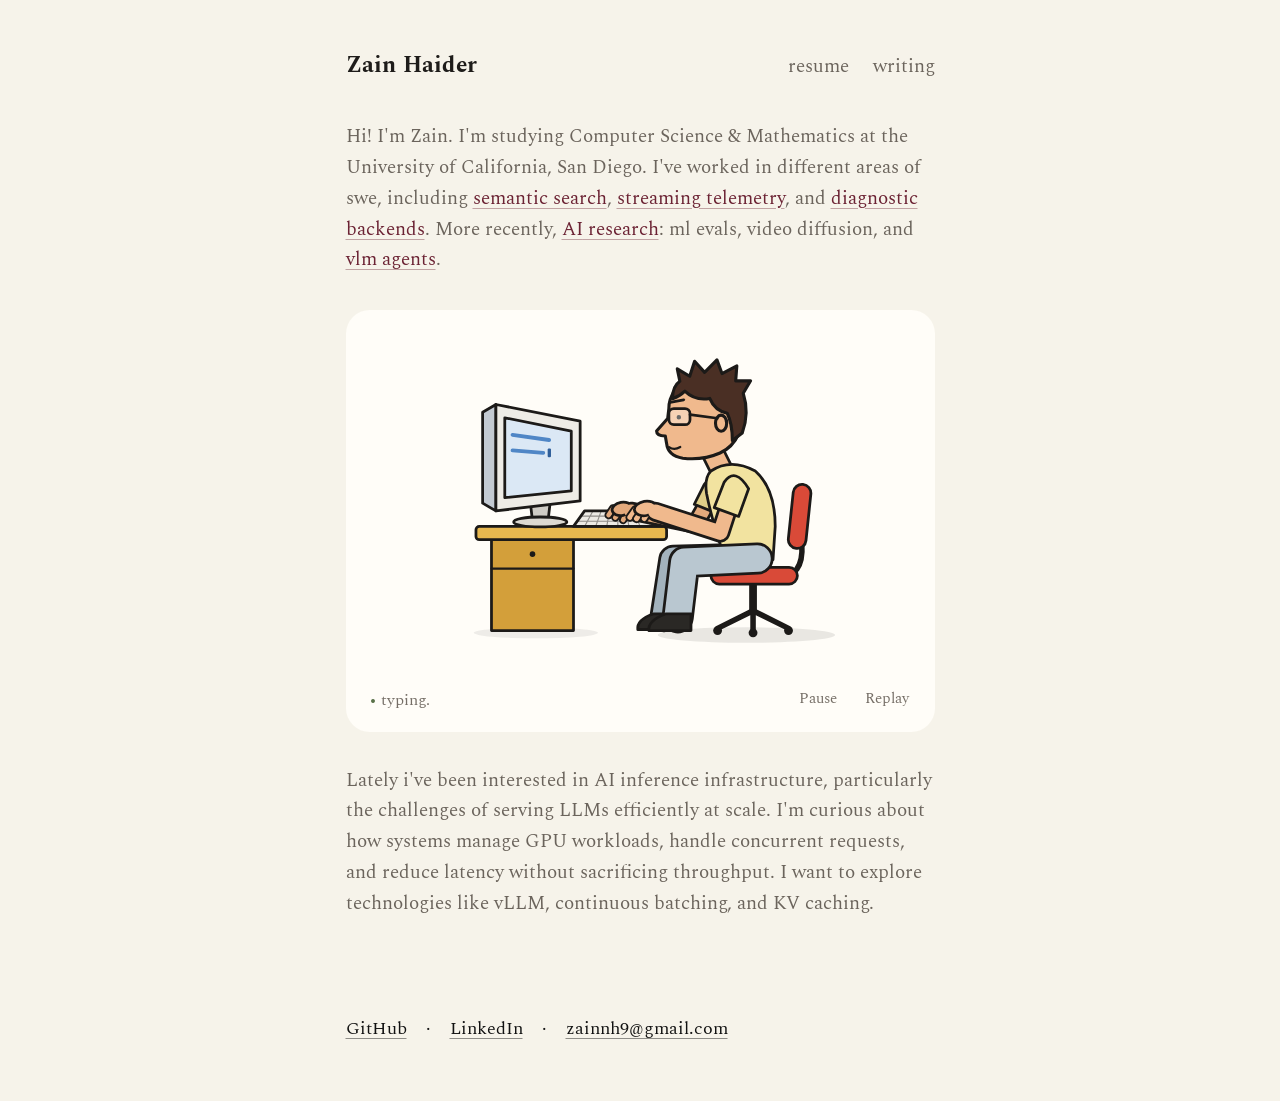
==== index.html @ da64b6ac "Add the personal portfolio site. A static homepage, resume, and writing page so the work and contact" ====
<!DOCTYPE html>
<html lang="en">
  <head>
    <meta charset="utf-8" />
    <meta name="viewport" content="width=device-width, initial-scale=1" />
    <title>Zain Haider</title>
    <meta
      name="description"
      content="Zain Haider. Computer Science and Mathematics at UC San Diego. SWE, ML research, and AI agents."
    />
    <link rel="stylesheet" href="styles.css" />
  </head>
  <body>
    <header class="site-header">
      <a class="name" href="index.html">Zain Haider</a>
      <nav aria-label="Primary">
        <a href="resume.html">resume</a>
        <a href="writing.html">writing</a>
      </nav>
    </header>

    <main>
      <p class="intro">
        <span class="caps">Hi! I'm Zain.</span> <span class="caps">I'm</span> studying
        <span class="caps">Computer Science</span> &amp;
        <span class="caps">Mathematics</span> at the
        <span class="caps">University of California, San Diego</span>. <span class="caps">I've</span> worked in
        different areas of swe, including
        <a href="resume.html#agile-testware">semantic search</a>,
        <a href="resume.html#palantir">streaming telemetry</a>, and
        <a href="resume.html#dod">diagnostic backends</a>.
        <span class="caps">More</span> recently,
        <a href="resume.html#hao-ai-lab"><span class="caps">AI</span> research</a>:
        ml evals, video diffusion, and
        <a href="resume.html#cohere-labs">vlm agents</a>.
      </p>

      <section class="agent-card" aria-labelledby="agent-card-caption">
        <svg
          id="agent-scene"
          viewBox="0 0 480 300"
          role="img"
          aria-labelledby="agent-scene-title agent-scene-desc"
        >
          <title id="agent-scene-title">Typing at the computer</title>
          <desc id="agent-scene-desc">
            A person in glasses sits in a red desk chair, seen from the side, typing on a
            keyboard in front of a monitor.
          </desc>

          <defs>
            <style>
              #agent-scene .ink {
                stroke: #1c1a18;
                stroke-width: 2.5;
                stroke-linejoin: round;
                stroke-linecap: round;
              }
              #agent-scene .limb {
                fill: none;
                stroke-linecap: round;
                stroke-linejoin: round;
              }
              #agent-scene .limb-ink {
                stroke: #1c1a18;
              }
            </style>
            <path id="arm-far-path" d="M 308 136 L 290 168 L 232 155" />
            <path id="arm-near-path" d="M 326 134 L 312 176 L 252 158" />
            <path id="leg-far-path" d="M 344 198 L 270 200 L 262 252" />
            <path id="leg-near-path" d="M 346 199 L 280 202 L 274 252" />
          </defs>

          <!-- 1. floor shadow -->
          <ellipse cx="336" cy="268" rx="80" ry="7" fill="#2a2825" opacity="0.1" />
          <ellipse cx="146" cy="266" rx="56" ry="5" fill="#2a2825" opacity="0.08" />

          <!-- 2. chair -->
          <g id="chair">
            <path
              class="limb limb-ink"
              stroke-width="5"
              d="M 342 246 L 310 262 M 342 246 L 374 262 M 342 246 L 342 264"
            />
            <circle cx="310" cy="264" r="4" fill="#1c1a18" />
            <circle cx="374" cy="264" r="4" fill="#1c1a18" />
            <circle cx="342" cy="266" r="4" fill="#1c1a18" />
            <path class="limb limb-ink" stroke-width="7" d="M 342 220 L 342 246" />
            <path class="limb limb-ink" stroke-width="5" d="M 364 216 Q 388 216 386 186" />
            <rect
              class="ink"
              x="376"
              y="132"
              width="16"
              height="58"
              rx="8"
              fill="#d94a38"
              transform="rotate(6 384 161)"
            />
            <rect class="ink" x="304" y="207" width="78" height="15" rx="7.5" fill="#d94a38" />
          </g>

          <!-- 3. far leg -->
          <use href="#leg-far-path" class="limb limb-ink" stroke-width="27" />
          <use href="#leg-far-path" class="limb" stroke="#a3b3bd" stroke-width="22" />
          <path
            class="ink"
            fill="#2a2825"
            d="M 252 249 L 273 249 L 273 263 L 238 263 Q 237 254 252 249 Z"
          />

          <!-- 4. desk -->
          <g id="desk">
            <rect class="ink" x="106" y="180" width="74" height="84" fill="#d39f3a" />
            <path class="limb limb-ink" stroke-width="2" d="M 106 208 L 180 208" />
            <circle cx="143" cy="195" r="2.5" fill="#1c1a18" />
            <rect class="ink" x="92" y="170" width="172" height="12" rx="3" fill="#e8b84f" />
          </g>

          <!-- 5. monitor -->
          <g id="monitor">
            <path class="ink" fill="#cfccc5" d="M 141 148 L 159 148 L 157 165 L 143 165 Z" />
            <ellipse class="ink" cx="150" cy="166" rx="24" ry="4.5" fill="#dcd9d2" />
            <path class="ink" fill="#c3cad2" d="M 98 67 L 110 60 L 110 156 L 98 149 Z" />
            <path class="ink" fill="#eeece6" d="M 110 60 L 186 75 L 186 147 L 110 156 Z" />
            <path
              class="ink"
              stroke-width="2"
              fill="#dbe8f5"
              d="M 118 72 L 178 84 L 178 138 L 118 144 Z"
            />
            <g
              id="code"
              stroke="#4f86c6"
              stroke-width="3.5"
              stroke-linecap="round"
              fill="none"
            >
              <line id="code-1" x1="125" y1="87.4" x2="158" y2="92" />
              <line id="code-2" x1="125" y1="101.4" x2="170" y2="105" />
              <line id="code-3" x1="133" y1="115.5" x2="163" y2="116.1" />
              <line id="code-4" x1="133" y1="129" x2="152" y2="128.2" />
            </g>
            <rect id="ide-cursor" x="156" y="124" width="3" height="8" rx="1" fill="#2f5f9a" />
          </g>

          <!-- 6. keyboard -->
          <g id="keyboard">
            <path class="ink" fill="#eceae4" d="M 190 156 L 250 156 L 260 170 L 180 170 Z" />
            <path
              fill="none"
              stroke="#1c1a18"
              stroke-width="1"
              stroke-linecap="round"
              opacity="0.45"
              d="M 186.6 160.7 L 253.4 160.7 M 183.4 165.3 L 256.6 165.3 M 197.5 156 L 190 170 M 205 156 L 200 170 M 212.5 156 L 210 170 M 220 156 L 220 170 M 227.5 156 L 230 170 M 235 156 L 240 170 M 242.5 156 L 250 170"
            />
          </g>

          <!-- 7. far arm -->
          <g id="arm-far">
            <use href="#arm-far-path" class="limb limb-ink" stroke-width="17" />
            <g id="hand-far">
              <g id="ff-1">
                <line class="limb limb-ink" stroke-width="7.6" x1="216" y1="154" x2="212" y2="160" />
                <line class="limb" stroke="#e3a97c" stroke-width="4.2" x1="216" y1="154" x2="212" y2="160" />
              </g>
              <g id="ff-2">
                <line class="limb limb-ink" stroke-width="7.6" x1="222" y1="156" x2="218" y2="162" />
                <line class="limb" stroke="#e3a97c" stroke-width="4.2" x1="222" y1="156" x2="218" y2="162" />
              </g>
              <g id="ff-3">
                <line class="limb limb-ink" stroke-width="7.6" x1="228" y1="157" x2="225" y2="163" />
                <line class="limb" stroke="#e3a97c" stroke-width="4.2" x1="228" y1="157" x2="225" y2="163" />
              </g>
              <ellipse
                class="ink"
                cx="224"
                cy="153"
                rx="9"
                ry="6"
                fill="#e3a97c"
                transform="rotate(-10 224 153)"
              />
            </g>
            <use href="#arm-far-path" class="limb" stroke="#e3a97c" stroke-width="12" />
            <path
              class="ink"
              fill="#e0cf88"
              d="M 298 132 Q 308 120 319 138 L 309 158 L 289 150 Z"
            />
          </g>

          <!-- 8. neck + torso -->
          <path class="limb limb-ink" stroke-width="22" d="M 304 100 L 314 120" />
          <path class="limb" stroke="#f0b98d" stroke-width="17" d="M 304 100 L 314 120" />
          <path
            class="ink"
            fill="#f2e3a0"
            d="M 304 120 Q 322 108 344 120 Q 362 136 362 170 L 360 200 L 318 202 Q 306 170 300 140 Q 298 126 304 120 Z"
          />

          <!-- 9. near leg -->
          <use href="#leg-near-path" class="limb limb-ink" stroke-width="29" />
          <use href="#leg-near-path" class="limb" stroke="#b9c7d0" stroke-width="24" />
          <path
            class="ink"
            fill="#2a2825"
            d="M 263 249 L 286 249 L 286 264 L 248 264 Q 247 255 263 249 Z"
          />

          <!-- 10. head -->
          <g id="head">
            <g transform="translate(310 106) scale(1.12) translate(-310 -106)">
            <path
              class="ink"
              fill="#f0b98d"
              d="M 312 104 C 326 98 332 82 330 68 C 327 48 306 40 290 44 C 278 47 271 58 271 68 L 270 76 L 261 86 Q 261 90 268 90 L 269 96 Q 270 106 282 108 Q 298 110 312 104 Z"
            />
            <path
              class="ink"
              fill="#4a2f24"
              d="M 274 60 Q 274 50 280 46 L 278 36 L 288 42 L 292 30 L 300 39 L 310 29 L 314 40 L 326 34 L 325 46 L 337 46 L 331 56 Q 336 72 330 88 L 322 94 Q 322 80 318 72 Q 308 70 304 60 Q 292 62 284 54 Q 280 58 274 60 Z"
            />
            <ellipse class="ink" stroke-width="2" cx="313" cy="80" rx="4.5" ry="6.5" fill="#f0b98d" />
            <path class="limb limb-ink" stroke-width="2.2" d="M 272 63 L 283 61" />
            <ellipse id="eye" cx="279" cy="75" rx="1.8" ry="1.8" fill="#1c1a18" />
            <rect
              x="271"
              y="68"
              width="17"
              height="13"
              rx="4"
              fill="#ffffff"
              fill-opacity="0.35"
              stroke="#1c1a18"
              stroke-width="2.2"
            />
            <path class="limb limb-ink" stroke-width="2.2" d="M 288 73 L 310 76" />
            <path class="limb limb-ink" stroke-width="1.8" d="M 271 99 Q 275 102 280 99" />
            </g>
          </g>

          <!-- 11. near arm -->
          <g id="arm-near">
            <use href="#arm-near-path" class="limb limb-ink" stroke-width="18" />
            <g id="hand-near">
              <g id="nf-1">
                <line class="limb limb-ink" stroke-width="8" x1="234" y1="156" x2="229" y2="163" />
                <line class="limb" stroke="#f0b98d" stroke-width="4.5" x1="234" y1="156" x2="229" y2="163" />
              </g>
              <g id="nf-2">
                <line class="limb limb-ink" stroke-width="8" x1="240" y1="158" x2="235" y2="165" />
                <line class="limb" stroke="#f0b98d" stroke-width="4.5" x1="240" y1="158" x2="235" y2="165" />
              </g>
              <g id="nf-3">
                <line class="limb limb-ink" stroke-width="8" x1="246" y1="159" x2="242" y2="166" />
                <line class="limb" stroke="#f0b98d" stroke-width="4.5" x1="246" y1="159" x2="242" y2="166" />
              </g>
              <ellipse
                class="ink"
                cx="243"
                cy="155"
                rx="10"
                ry="6.5"
                fill="#f0b98d"
                transform="rotate(-10 243 155)"
              />
            </g>
            <use href="#arm-near-path" class="limb" stroke="#f0b98d" stroke-width="13" />
            <path
              class="ink"
              fill="#f2e3a0"
              d="M 316 130 Q 326 116 338 136 L 329 161 L 307 153 Z"
            />
          </g>

          <!-- 12. typing squiggles -->
          <g
            id="motion-lines"
            fill="none"
            stroke="#9ccf86"
            stroke-width="3"
            stroke-linecap="round"
          >
            <path id="motion-1" d="M 221 142 Q 232 136 243 141" opacity="0" />
            <path id="motion-2" d="M 217 134 Q 232 125 247 133" opacity="0" />
            <path id="motion-3" d="M 213 126 Q 232 114 251 125" opacity="0" />
          </g>
        </svg>

        <p class="agent-card__caption" id="agent-card-caption">
          typing.
        </p>
        <div class="agent-card__controls">
          <button type="button" id="pause-btn" aria-label="Pause animation">
            pause
          </button>
          <button type="button" id="replay-btn" aria-label="Replay animation">
            replay
          </button>
        </div>
      </section>

      <p class="outro">
        <span class="caps">Lately</span> i've been interested in <span class="caps">AI</span> inference
        infrastructure, particularly the challenges of serving
        <span class="caps">LLMs</span> efficiently at scale. <span class="caps">I'm</span> curious about how
        systems manage
        <span class="caps">GPU</span> workloads, handle concurrent requests, and
        reduce latency without sacrificing throughput. <span class="caps">I</span> want to explore
        technologies like <span class="caps">vLLM</span>, continuous batching, and
        <span class="caps">KV</span> caching.
      </p>
    </main>

    <footer class="site-footer">
      <a class="caps" href="https://github.com/zainnh" rel="noopener noreferrer">GitHub</a>
      <span aria-hidden="true">·</span>
      <a
        class="caps"
        href="https://www.linkedin.com/in/zain-haiderr/"
        rel="noopener noreferrer"
        >LinkedIn</a
      >
      <span aria-hidden="true">·</span>
      <a href="mailto:zainnh9@gmail.com">zainnh9@gmail.com</a>
    </footer>

    <script src="agent-animation.js" defer></script>
  </body>
</html>
---- styles.css ----
@import url("https://fonts.googleapis.com/css2?family=Spectral:ital,wght@0,400;0,500;0,600;0,700;1,400&display=swap");

:root {
  color-scheme: light;
  --bg: #f6f3ea;
  --text: #1e1c1a;
  --text-muted: #6b645c;
  --link: #6b2233;
  --link-underline: rgba(107, 34, 51, 0.38);
  --card-bg: #fffdf8;
  --card-grid: #e5dfd4;
  --card-ink: #1e1c1a;
  --card-muted: #756e66;
  --card-accent: #5a7249;
  --card-warn: #a84d3c;
  --max-width: 34rem;
  --card-radius: 1.25rem;
}

*,
*::before,
*::after {
  box-sizing: border-box;
}

html {
  font-size: 19px;
  -webkit-font-smoothing: antialiased;
}

body {
  margin: 0;
  min-height: 100vh;
  background: var(--bg);
  color: var(--text);
  font-family: Spectral, "Iowan Old Style", Charter, Georgia, serif;
  font-weight: 400;
  line-height: 1.62;
}

a {
  color: var(--link);
  text-decoration: underline;
  text-decoration-color: var(--link-underline);
  text-underline-offset: 0.2em;
}

a:hover {
  text-decoration-color: var(--link);
}

.caps {
  text-transform: none;
}

.site-header {
  max-width: var(--max-width);
  margin: 0 auto;
  padding: 2.5rem 1.5rem 0;
  display: flex;
  align-items: baseline;
  justify-content: space-between;
  gap: 1rem;
}

.site-header a.name {
  color: var(--text);
  text-decoration: none;
  font-weight: 700;
  font-size: 1.2rem;
  letter-spacing: 0.01em;
}

.site-header nav {
  display: flex;
  align-items: center;
  gap: 0.5rem;
}

.site-header nav a {
  margin-left: 0.75rem;
  color: var(--text-muted);
  text-decoration: none;
}

.site-header nav a:hover,
.site-header nav a[aria-current="page"] {
  color: var(--text);
}

.site-header nav a[aria-current="page"] {
  font-family: inherit;
  font-size: 1em;
  font-weight: 700;
  text-decoration: underline;
  text-decoration-color: currentColor;
  text-underline-offset: 0.2em;
}

main {
  max-width: var(--max-width);
  margin: 0 auto;
  padding: 2rem 1.5rem 2.5rem;
}

.intro {
  margin: 0 0 1.75rem;
  color: var(--text-muted);
  text-transform: lowercase;
}

.intro strong {
  font-weight: 500;
  color: var(--text);
}

.agent-card {
  position: relative;
  background: var(--card-bg);
  border-radius: var(--card-radius);
  padding: 1.5rem 1.5rem 3.25rem;
  margin: 0 0 1.75rem;
  overflow: hidden;
}

.agent-card svg {
  display: block;
  width: 100%;
  height: auto;
  color: var(--card-ink);
}

.agent-card__caption {
  position: absolute;
  left: 1.25rem;
  bottom: 1rem;
  margin: 0;
  font-size: 0.85rem;
  color: var(--card-muted);
  text-transform: lowercase;
}

.agent-card__caption::before {
  content: "• ";
  color: var(--card-accent);
}

.agent-card__controls {
  position: absolute;
  right: 1rem;
  bottom: 0.85rem;
  display: flex;
  gap: 0.75rem;
}

.agent-card__controls button {
  font: inherit;
  font-size: 0.8rem;
  color: var(--card-muted);
  background: none;
  border: none;
  cursor: pointer;
  padding: 0.25rem 0.35rem;
  text-transform: capitalize;
}

.agent-card__controls button:hover {
  color: var(--card-ink);
}

.outro {
  margin: 0 0 2.5rem;
  color: var(--text-muted);
  text-transform: lowercase;
}

.site-footer {
  max-width: var(--max-width);
  margin: 0 auto;
  padding: 0 1.5rem 3rem;
  display: flex;
  flex-wrap: wrap;
  gap: 0.5rem 1rem;
  font-size: 0.95rem;
  color: #111;
  text-transform: lowercase;
}

.site-footer a {
  color: #111;
  text-decoration-color: rgba(17, 17, 17, 0.45);
}

.site-footer a:hover {
  color: #111;
  text-decoration-color: #111;
}

/* Resume page */
.resume-page h1 {
  font-size: 0.95rem;
  font-weight: 700;
  margin: 0 0 0.35rem;
  color: #111;
}

.resume-page .subtitle {
  margin: 0 0 2.5rem;
  color: var(--text-muted);
  font-size: 0.95rem;
  text-transform: lowercase;
}

.role:last-child {
  margin-bottom: 0;
}

.role-header {
  display: flex;
  flex-wrap: wrap;
  align-items: baseline;
  justify-content: space-between;
  gap: 0.35rem 1rem;
  margin-bottom: 0.4rem;
}

.role h2 {
  font-size: 0.95rem;
  font-weight: 400;
  margin: 0;
  color: #111;
}

.role .dates {
  font-size: 0.9rem;
  color: var(--text-muted);
  white-space: nowrap;
}

.role-line {
  margin: 0;
  font-size: 0.95rem;
  color: var(--text-muted);
  text-transform: lowercase;
}

.role {
  margin-bottom: 1.75rem;
}

.role[id] {
  scroll-margin-top: 2rem;
}

.page-note {
  margin: 0.75rem 0 0;
  font-size: 0.95rem;
  color: var(--text-muted);
}

/* Writing page */
.writing-page h1 {
  font-size: 0.95rem;
  font-weight: 700;
  margin: 0 0 0.35rem;
  color: #111;
}

.writing-page .subtitle {
  margin: 0 0 2.5rem;
  color: var(--text-muted);
  font-size: 0.95rem;
  text-transform: lowercase;
  max-width: 32rem;
}

.writing-page .writing-single {
  margin-bottom: 1rem;
}

.writing-section {
  margin-bottom: 2.25rem;
}

.writing-section:last-child {
  margin-bottom: 0;
}

.writing-section h2 {
  font-size: 1rem;
  font-weight: 500;
  margin: 0 0 0.5rem;
  text-transform: lowercase;
}

.writing-blurb {
  margin: 0 0 0.65rem;
  color: var(--text-muted);
  font-size: 0.95rem;
  text-transform: lowercase;
  max-width: 32rem;
}

.coming-soon {
  margin: 0;
  color: var(--text);
  font-size: 0.95rem;
  text-transform: lowercase;
  font-style: italic;
}

@media (prefers-reduced-motion: reduce) {
  .agent-card svg *[data-animated] {
    animation: none !important;
    transition: none !important;
  }
}

@media (max-width: 480px) {
  html {
    font-size: 17px;
  }

  .agent-card {
    padding: 1rem 1rem 3rem;
  }
}
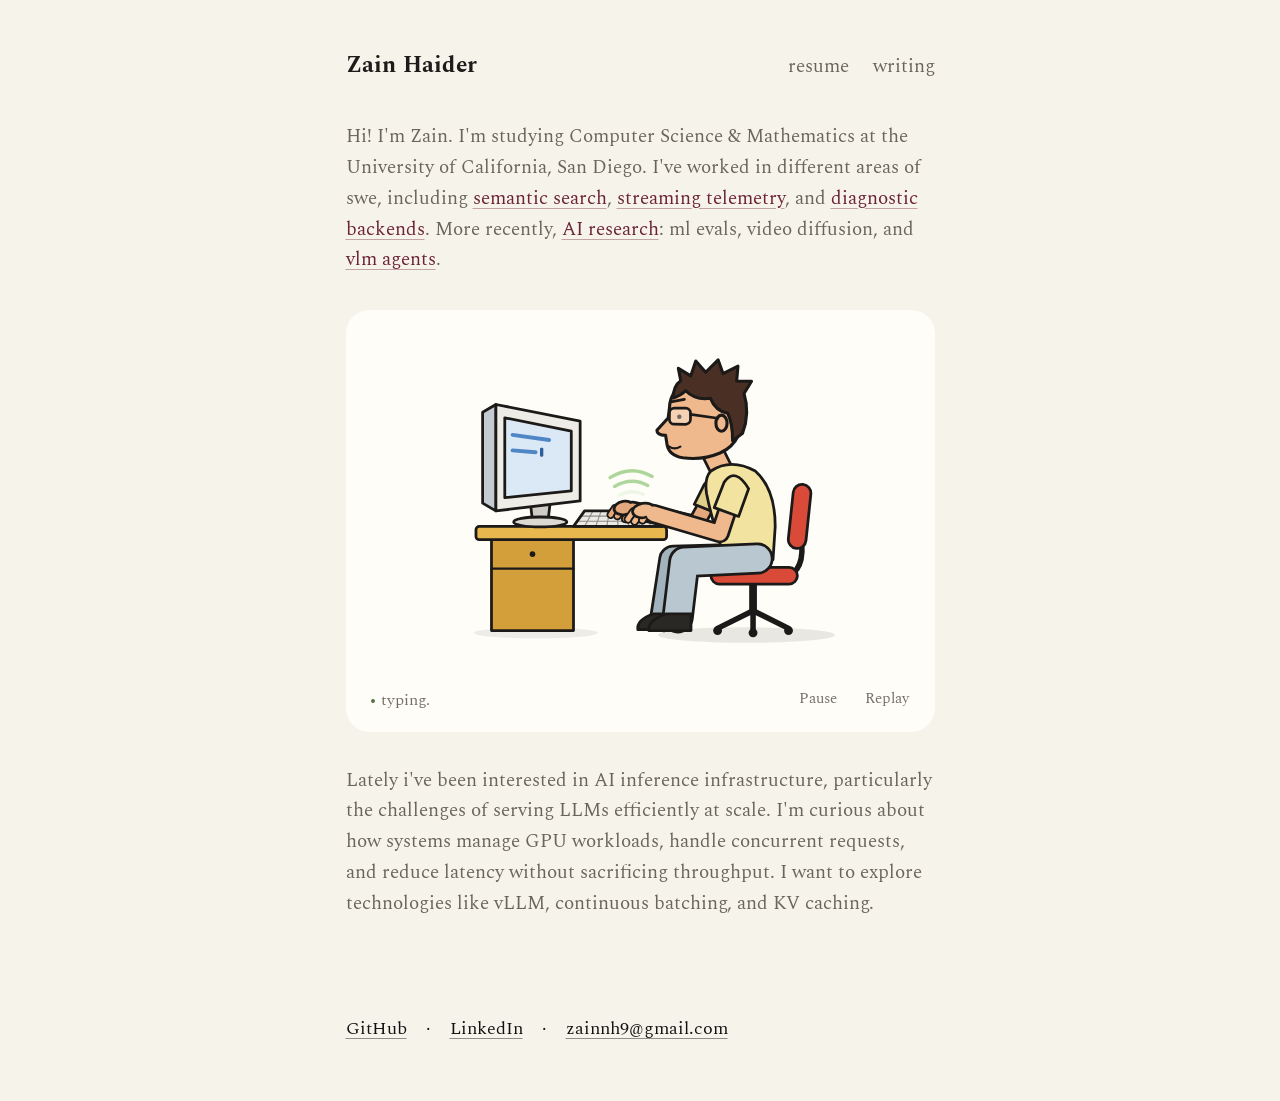
==== commit c512104b: "Add a tab icon for the site. A small Z mark shows in the browser tab when the site is opened." ====
--- a/index.html
+++ b/index.html
@@ -8,6 +8,7 @@
       name="description"
       content="Zain Haider. Computer Science and Mathematics at UC San Diego. SWE, ML research, and AI agents."
     />
+    <link rel="icon" href="favicon.svg" type="image/svg+xml" />
     <link rel="stylesheet" href="styles.css" />
   </head>
   <body>
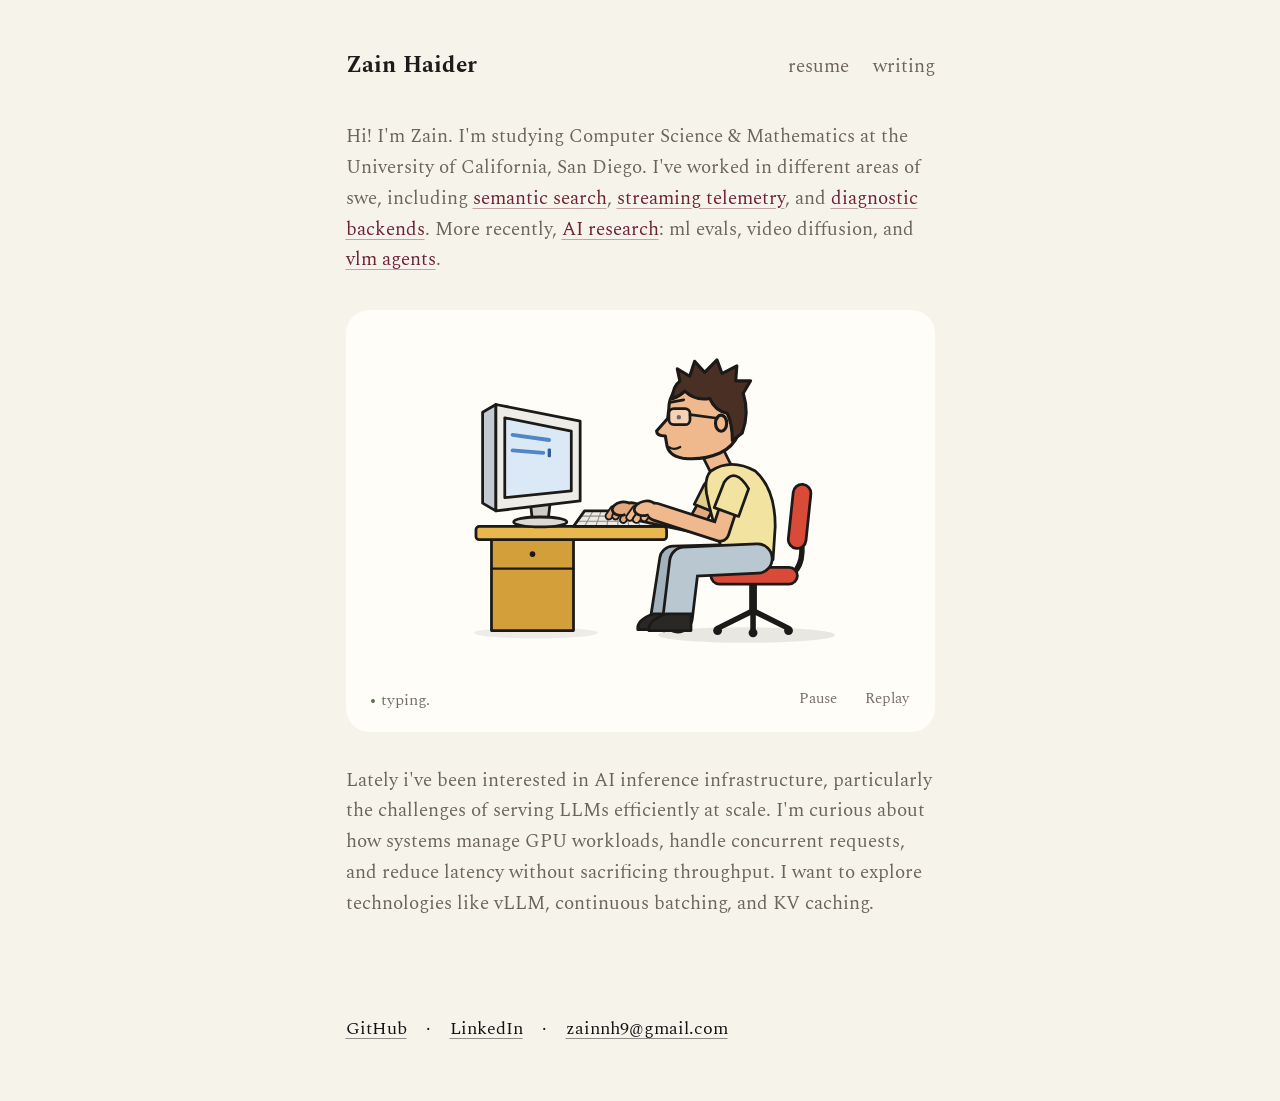
==== commit ecb983b8: "Add Google Analytics to every page. Track visits on the published site with the GA4 measurement ID." ====
--- a/index.html
+++ b/index.html
@@ -4,6 +4,13 @@
     <meta charset="utf-8" />
     <meta name="viewport" content="width=device-width, initial-scale=1" />
     <title>Zain Haider</title>
+    <script async src="https://www.googletagmanager.com/gtag/js?id=G-RNB4QCC6RR"></script>
+    <script>
+      window.dataLayer = window.dataLayer || [];
+      function gtag(){dataLayer.push(arguments);}
+      gtag('js', new Date());
+      gtag('config', 'G-RNB4QCC6RR');
+    </script>
     <meta
       name="description"
       content="Zain Haider. Computer Science and Mathematics at UC San Diego. SWE, ML research, and AI agents."
